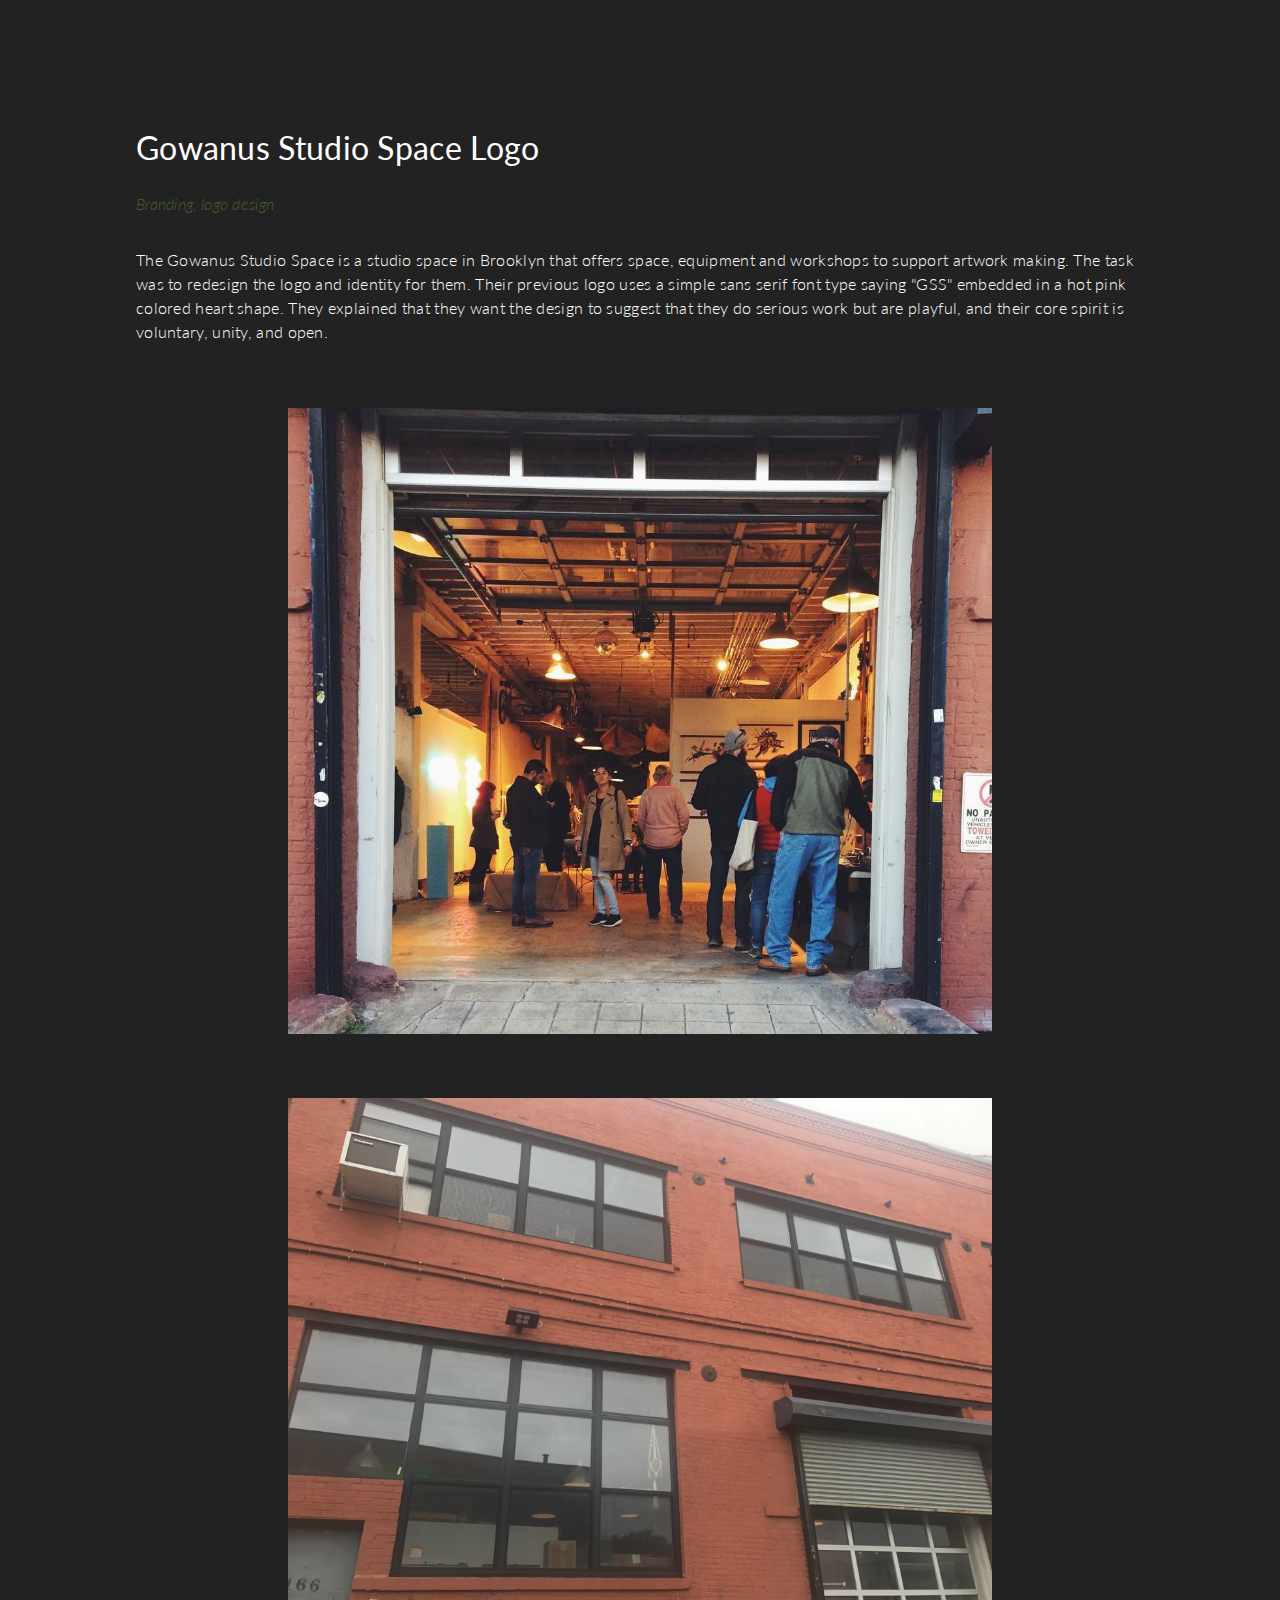
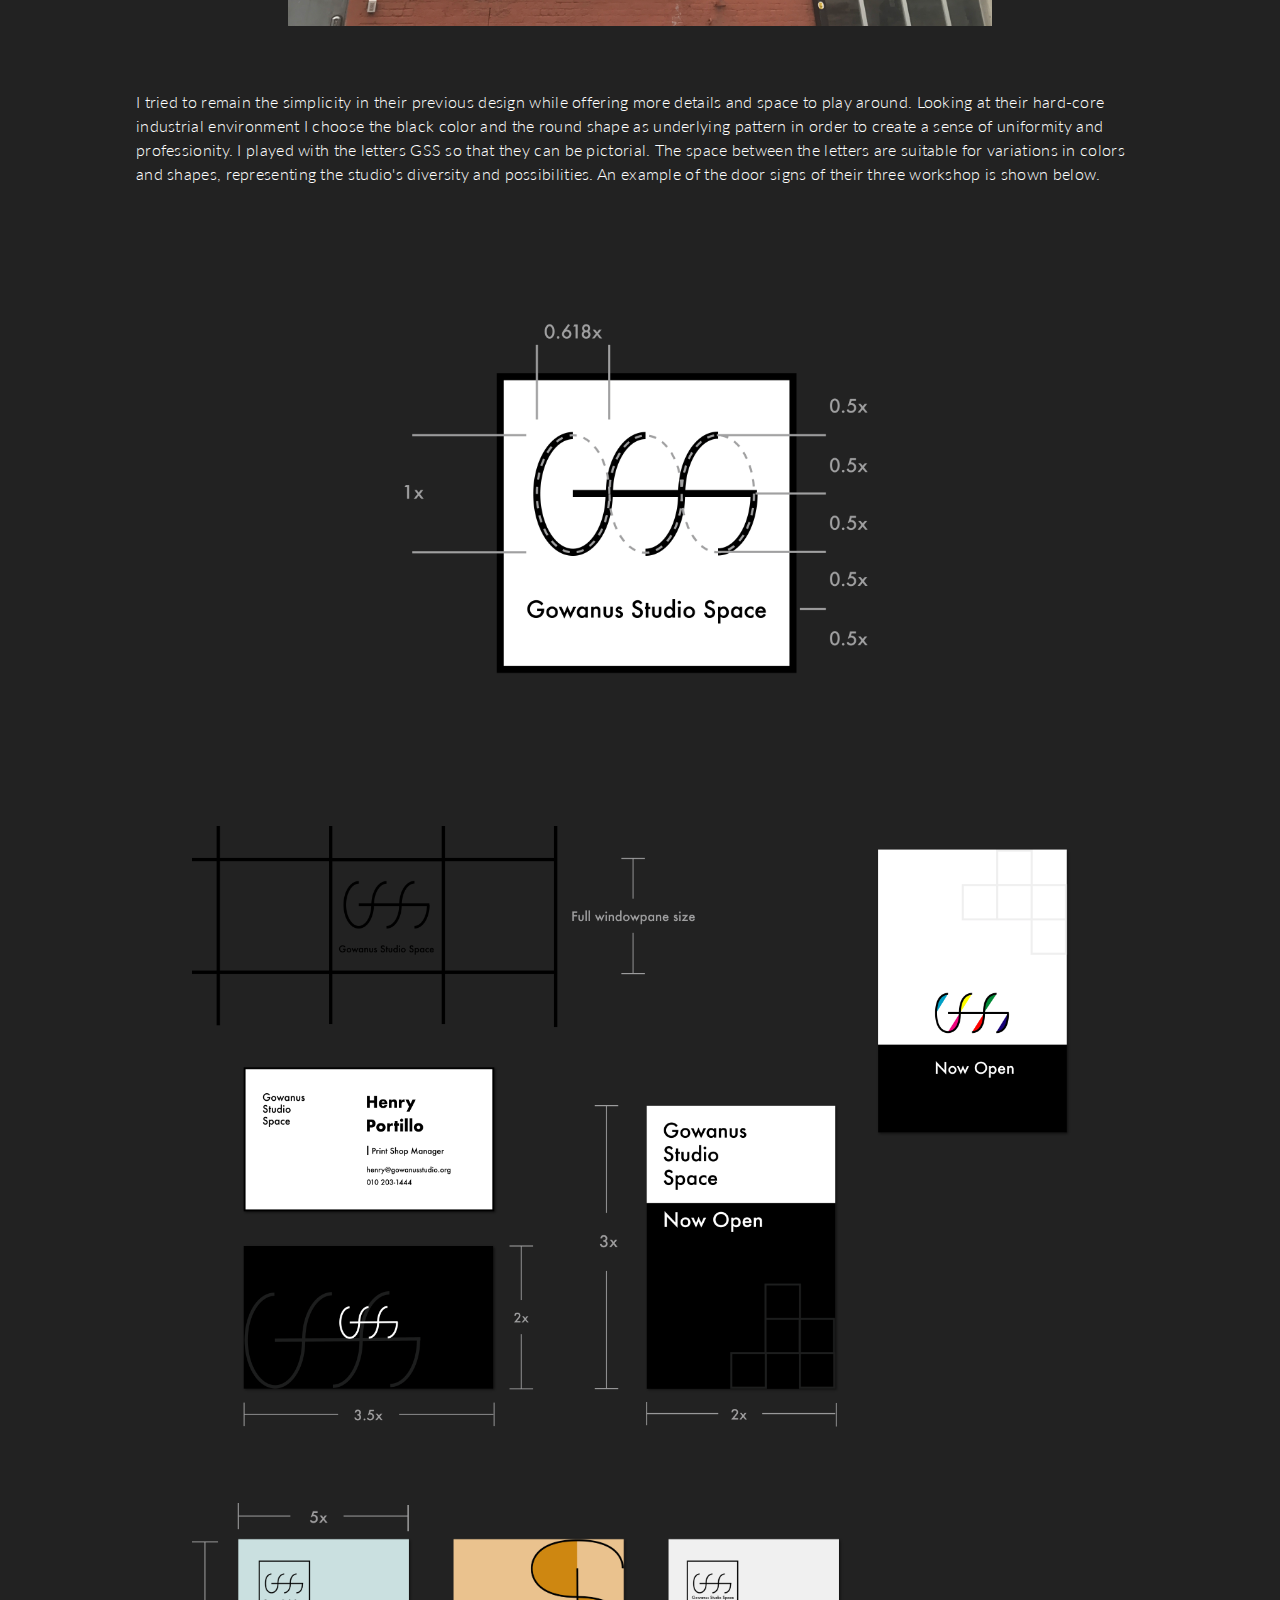
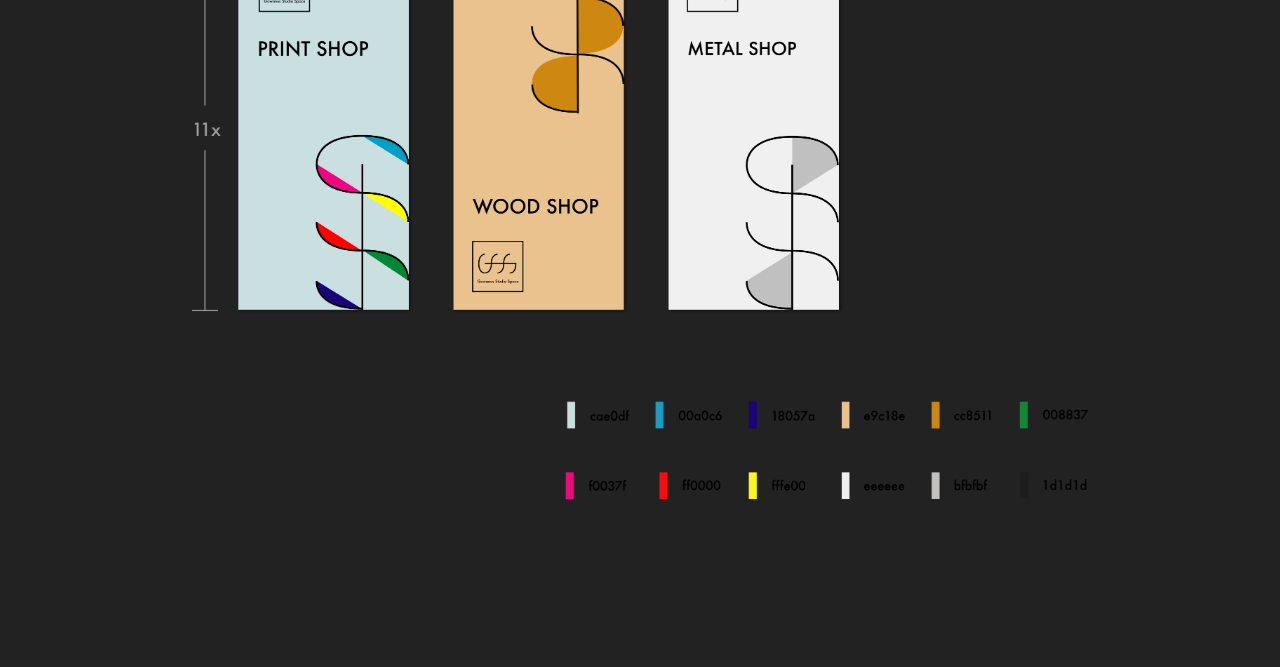
==== gss.html @ 707cb821 "first commit" ====
<!DOCTYPE html>
<html>
<head>
	<title>Chuyi Zhang</title>
	<link href="https://fonts.googleapis.com/css?family=Lato:300,300i,400,400i,700" rel="stylesheet">
	<link rel="stylesheet" type="text/css" href="style.css">
</head>
<body>
	<div class="heading">
		Gowanus Studio Space Logo
	</div>
	<div class="category">
        Branding, logo design
	</div>
	<div class="about">
		The Gowanus Studio Space is a studio space in Brooklyn that offers space, equipment and workshops to support artwork making. The task was to redesign the logo and identity for them. Their previous logo uses a simple sans serif font type saying "GSS" embedded in a hot pink colored heart shape. They explained that they want the design to suggest that they do serious work but are playful, and their core spirit is voluntary, unity, and open. 
	</div>
	<div class="images">
		<img class="detail" src="assets/gss.jpg">
        <img class="detail" src="assets/gss2.jpeg">
	</div>
	<div class="about">
		I tried to remain the simplicity in their previous design while offering more details and space to play around. Looking at their hard-core industrial environment I choose the black color and the round shape as underlying pattern in order to create a sense of uniformity and professionity. I played with the letters GSS so that they can be pictorial. The space between the letters are suitable for variations in colors and shapes, representing the studio's diversity and possibilities. An example of the door signs of their three workshop is shown below. 
	</div>
	<div class="images">
	    <img class="detail logo" src="assets/gss1.png">
		<img class="detail large" src="assets/gss2.png">
        <img class="detail large" src="assets/gss3.png">
    </div>
</body>
</html>
---- style.css ----
a{
	box-sizing: border-box;
	text-decoration: none;
}

.link{
   color: #EB7A77;
   padding: 3px 0;
   transition: all 200ms ease-in;
   position: relative;
}

.link:hover {
  transition: all 0.2s ease-in;
}

.link.noc{
	margin-left: 5px;
}

.link:before {
  content: "";
  position: absolute;
  z-index: -1;
  left: 0;
  right: 100%;
  bottom: 0;
  background: #EB7A77;
  opacity: 0.3;
  height: 12px;
  -webkit-transition-property: right;
  transition-property: right;
  -webkit-transition-duration: 0.3s;
  transition-duration: 0.3s;
  -webkit-transition-timing-function: ease-out;
  transition-timing-function: ease-out;
  z-index: 1;
}

.link:hover:before,
.link:focus:before,
.link:active:before {
  right: 0;
}

body{
	font-family: 'Lato', sans-serif;
	padding: 10% 10%;
	font-weight: 300;
	line-height: 1.5rem;
	letter-spacing: 0.3px;
	background-color: #222;
	color: white;
}

.container{
	display: flex;
	flex-direction: column;
	align-items: center;
}

.projects{
	width: 100%;
	display: flex;
	flex-direction: row;
	justify-content: space-between;
}

.project{
	margin: 5vh 0;
}

img.display{
	width: 22vw;
	filter: grayscale(40%) contrast(90%);
	box-shadow: 1px 1px 5px 3px rgba(0,0,0,0.05);
	transition: 0.5s;
}

img.display:hover{
    filter: grayscale(0%) contrast(105%);
    transition: 0.5s;
    transform: scale(1.01);
}

img.detail{
	width: 55vw;
	margin: 2rem;
	box-shadow: 
} 

img.detail.small{
	width: 30vw;
}

img.detail.logo{
	width: 40vw;
}

img.detail.large{
	width: 70vw;
}

img.detail.poster{
	width: 35vw;
}

iframe{
	margin-top: 2em;
}

.heading{
	font-weight: 400;
	font-size: 2rem;
	margin-bottom: 2rem;
}

.intro{
	margin: 2em 0;
	width: 70%;
	line-height: 1.8em;
}

.category{
	font-style: italic;
	margin: 1em 0;
	color: #42602D;
}

.about{
    margin: 2em 0;
}

.images{
	display: flex;
	flex-direction: column;
	align-items: center;
}
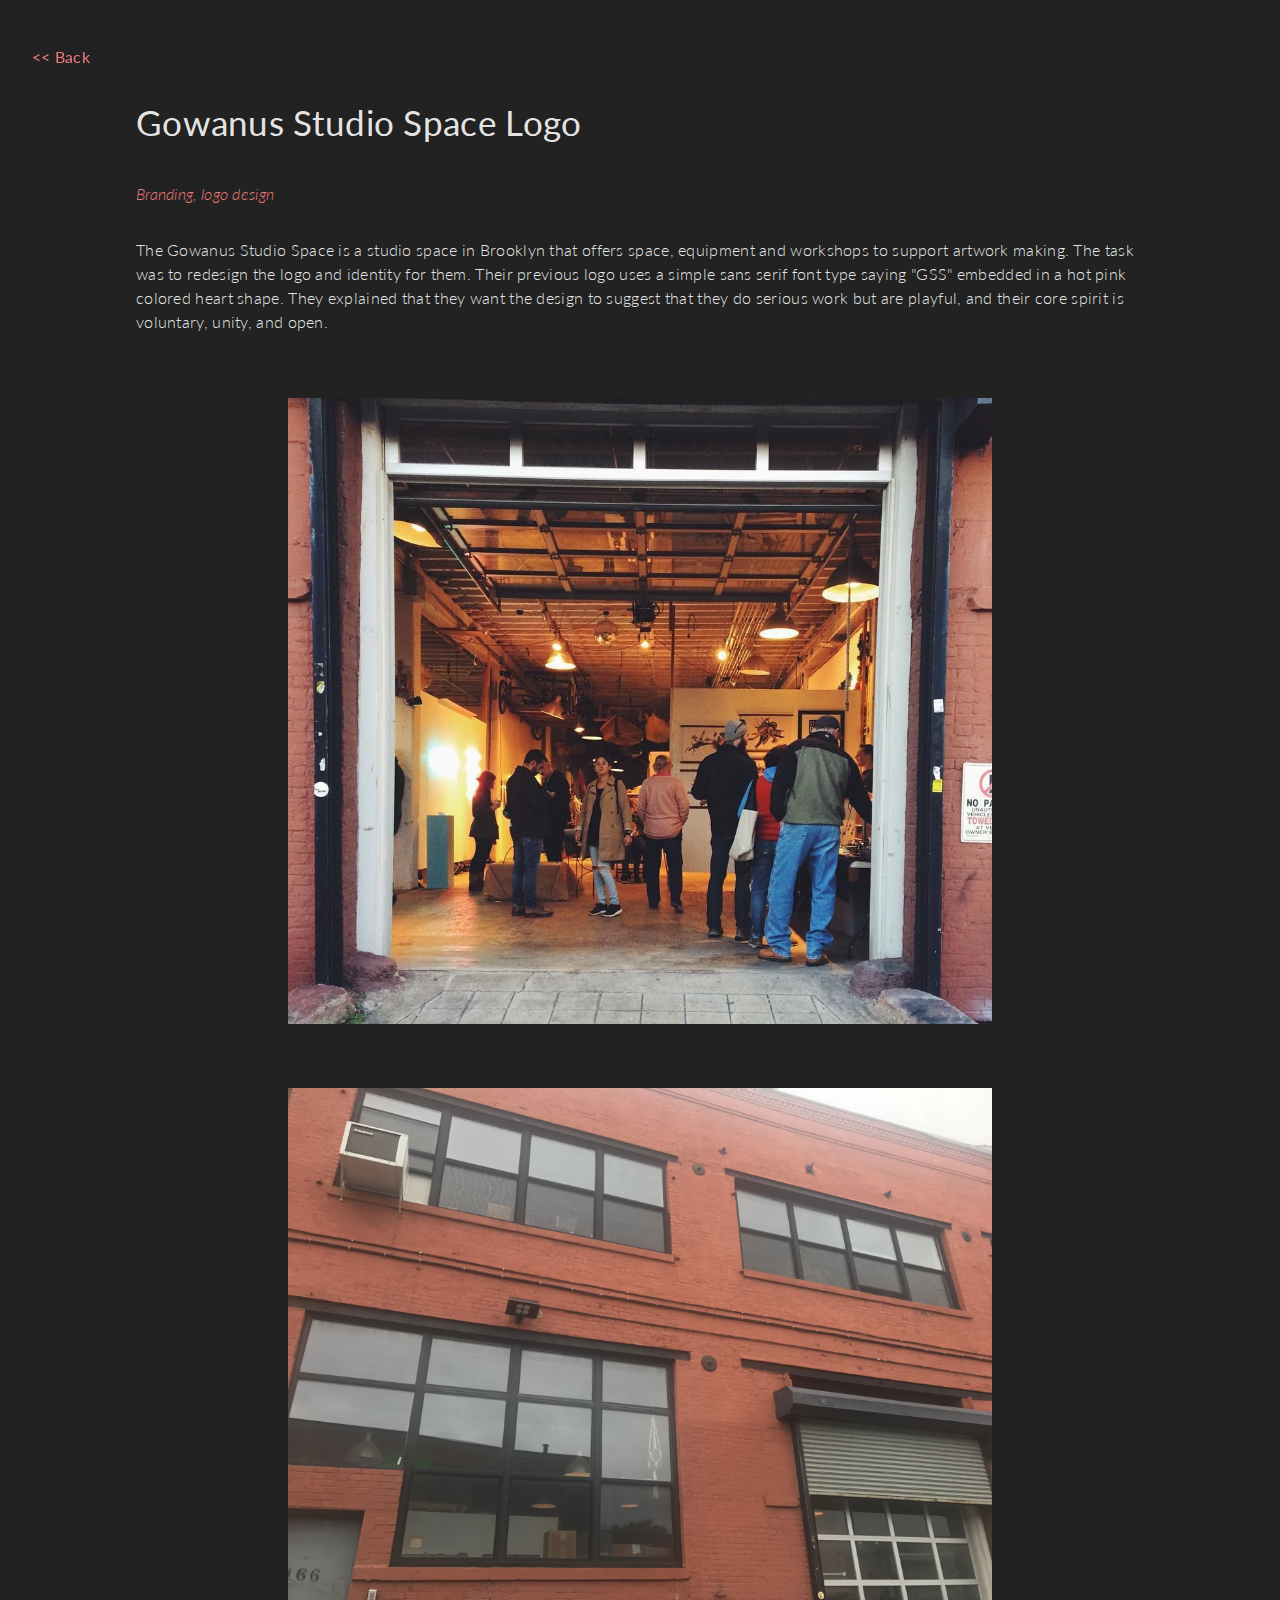
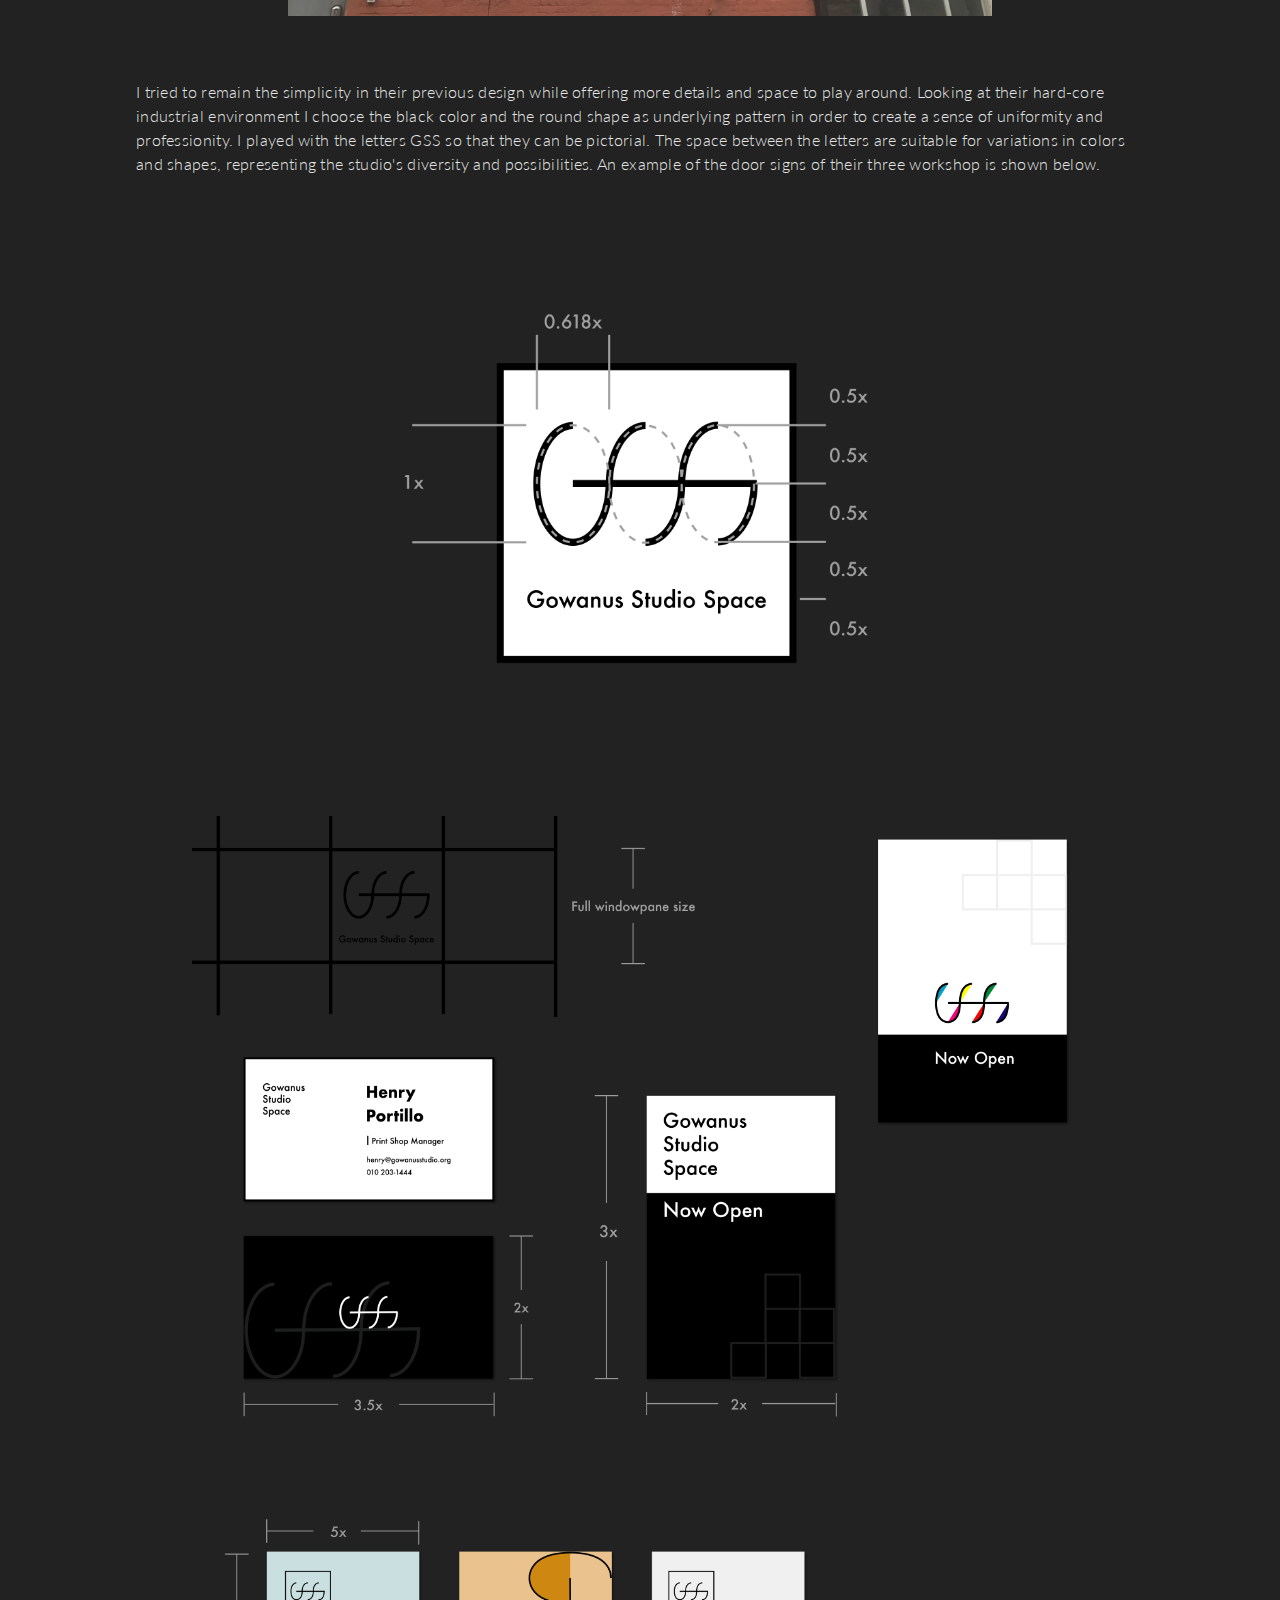
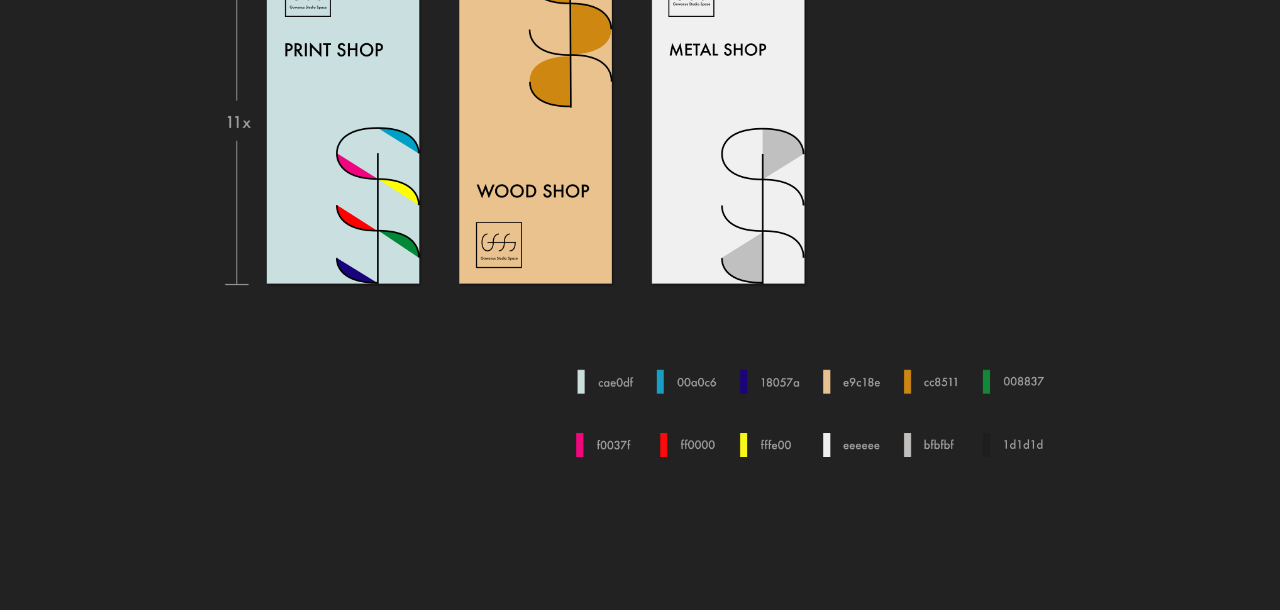
==== commit 9ba745cb: "minor changes" ====
--- a/gss.html
+++ b/gss.html
@@ -6,6 +6,9 @@
 	<link rel="stylesheet" type="text/css" href="style.css">
 </head>
 <body>
+	<a href="index.html" class="back">
+		<< Back
+	</a>
 	<div class="heading">
 		Gowanus Studio Space Logo
 	</div>
--- a/style.css
+++ b/style.css
@@ -43,14 +43,24 @@
   right: 0;
 }
 
+.back{
+	position: fixed;
+	top:5%;
+	left: 2.5%;
+	color: #EB7A77;
+	font-weight: 400;
+}
+
 body{
 	font-family: 'Lato', sans-serif;
-	padding: 10% 10%;
+	padding: 8% 10%;
+	padding-bottom: 5%;
 	font-weight: 300;
 	line-height: 1.5rem;
 	letter-spacing: 0.3px;
 	background-color: #222;
-	color: white;
+	box-sizing: border-box;
+	color: rgba(255,255,255,0.9);
 }
 
 .container{
@@ -64,29 +74,54 @@
 	display: flex;
 	flex-direction: row;
 	justify-content: space-between;
+	margin-bottom: 1em;
 }
 
 .project{
 	margin: 5vh 0;
+	background-color: black;
+	padding: 8px;
+	box-shadow: 1px 1px 4px 4px rgba(0,0,0,0.1);
+}
+
+.text{
+	background-color: black;
+	color: rgba(255,255,255,0.9);
+	padding-top: 10px;
+	padding-bottom: 4px;
+	text-align: center;
+}
+
+figure{
+	background: #222;
+	overflow: hidden;
+	width: 21vw;
+	height: 21vw;
+    margin: 0;
+}
+
+figure:hover{
+	bottom: -30px;
+	opacity: 1;
 }
 
 img.display{
-	width: 22vw;
-	filter: grayscale(40%) contrast(90%);
-	box-shadow: 1px 1px 5px 3px rgba(0,0,0,0.05);
-	transition: 0.5s;
+	width: 100%;
+	height: 100%;
+	filter: grayscale(40%) contrast(90%) brightness(90%);
+	transition: 0.8s;
+	transform: scale(1);
 }
 
 img.display:hover{
-    filter: grayscale(0%) contrast(105%);
+    filter: grayscale(0%) contrast(105%) brightness(105%);
     transition: 0.5s;
-    transform: scale(1.01);
+    transform: scale(1.03);
 }
 
 img.detail{
 	width: 55vw;
 	margin: 2rem;
-	box-shadow: 
 } 
 
 img.detail.small{
@@ -111,8 +146,8 @@
 
 .heading{
 	font-weight: 400;
-	font-size: 2rem;
-	margin-bottom: 2rem;
+	font-size: 2.2rem;
+	margin-bottom: 3rem;
 }
 
 .intro{
@@ -124,7 +159,7 @@
 .category{
 	font-style: italic;
 	margin: 1em 0;
-	color: #42602D;
+	color: #EB7A77;
 }
 
 .about{
@@ -137,3 +172,8 @@
 	align-items: center;
 }
 
+footer{
+	font-size: 0.8em;
+	margin-top: 5%;
+	text-align: left;
+}
